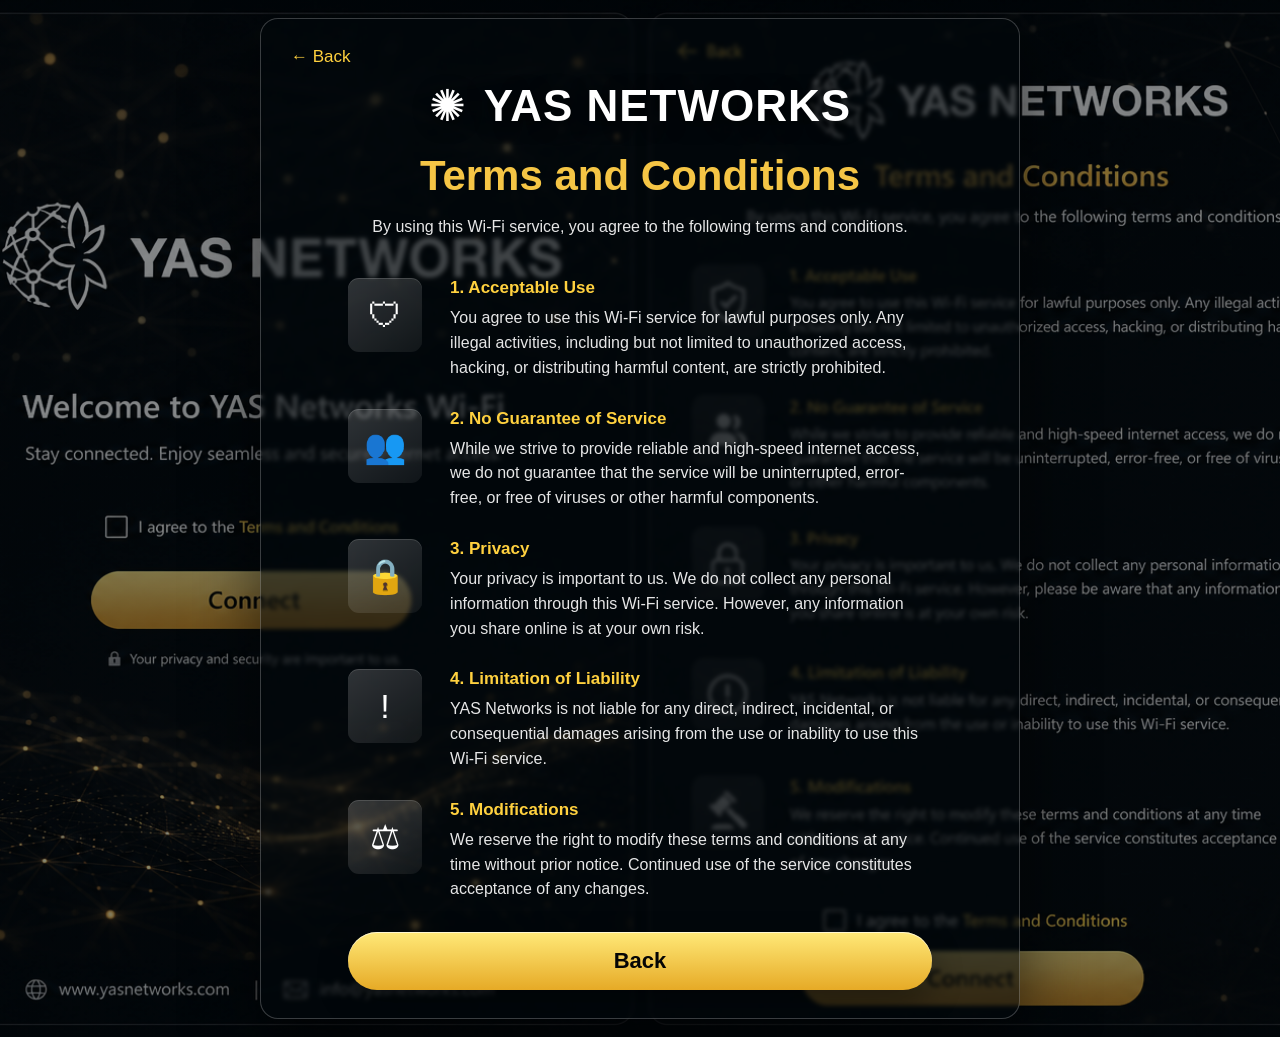
==== terms.html @ ac1e878e "Add files via upload" ====
<!DOCTYPE html>
<html lang="en">
<head>
  <meta charset="UTF-8" />
  <meta name="viewport" content="width=device-width, initial-scale=1.0" />
  <title>Terms and Conditions - YAS Networks</title>
  <link rel="stylesheet" href="style.css" />
</head>
<body>
  <main class="page terms-page">
    <section class="card terms-card">
      <a class="back-link" href="index.html">← Back</a>

      <div class="brand brand-small">
        <div class="logo-mark">✺</div>
        <div class="brand-text">YAS NETWORKS</div>
      </div>

      <h1 class="terms-title">Terms and Conditions</h1>
      <p class="terms-subtitle">By using this Wi‑Fi service, you agree to the following terms and conditions.</p>

      <div class="terms-list">
        <article class="term-item">
          <div class="term-icon">🛡</div>
          <div><h2>1. Acceptable Use</h2><p>You agree to use this Wi‑Fi service for lawful purposes only. Any illegal activities, including but not limited to unauthorized access, hacking, or distributing harmful content, are strictly prohibited.</p></div>
        </article>
        <article class="term-item">
          <div class="term-icon">👥</div>
          <div><h2>2. No Guarantee of Service</h2><p>While we strive to provide reliable and high-speed internet access, we do not guarantee that the service will be uninterrupted, error-free, or free of viruses or other harmful components.</p></div>
        </article>
        <article class="term-item">
          <div class="term-icon">🔒</div>
          <div><h2>3. Privacy</h2><p>Your privacy is important to us. We do not collect any personal information through this Wi‑Fi service. However, any information you share online is at your own risk.</p></div>
        </article>
        <article class="term-item">
          <div class="term-icon">!</div>
          <div><h2>4. Limitation of Liability</h2><p>YAS Networks is not liable for any direct, indirect, incidental, or consequential damages arising from the use or inability to use this Wi‑Fi service.</p></div>
        </article>
        <article class="term-item">
          <div class="term-icon">⚖</div>
          <div><h2>5. Modifications</h2><p>We reserve the right to modify these terms and conditions at any time without prior notice. Continued use of the service constitutes acceptance of any changes.</p></div>
        </article>
      </div>

      <a class="gold-btn back-btn" href="index.html">Back</a>
    </section>
  </main>
</body>
</html>
---- style.css ----
* { box-sizing: border-box; }
html, body { margin: 0; min-height: 100%; font-family: Arial, Helvetica, sans-serif; color: #fff; }
body {
  background: #02070a;
}
.page {
  min-height: 100vh;
  display: flex;
  justify-content: center;
  align-items: center;
  padding: 18px;
  background:
    linear-gradient(rgba(2, 7, 10, .48), rgba(2, 7, 10, .48)),
    url('background.png') center / cover no-repeat;
}
.card {
  position: relative;
  width: min(760px, 100%);
  min-height: 92vh;
  border: 1px solid rgba(255, 255, 255, .22);
  border-radius: 18px;
  overflow: hidden;
  background: rgba(2, 8, 12, .52);
  box-shadow: 0 24px 70px rgba(0,0,0,.55);
  backdrop-filter: blur(2px);
}
.home-card { display: flex; flex-direction: column; justify-content: center; padding: 70px 8% 38px; }
.brand { display: flex; align-items: center; justify-content: center; gap: 18px; text-shadow: 0 4px 18px rgba(0,0,0,.8); }
.brand-large { margin-bottom: 80px; }
.brand-small { margin-top: 30px; margin-bottom: 20px; }
.logo-mark { font-size: 58px; line-height: 1; color: #fff; }
.brand-small .logo-mark { font-size: 44px; }
.brand-text { font-size: clamp(35px, 6vw, 56px); font-weight: 900; letter-spacing: 1px; }
.brand-small .brand-text { font-size: clamp(28px, 4vw, 44px); }
.home-content { text-align: center; max-width: 560px; margin: 0 auto; }
h1 { margin: 0 0 20px; font-size: clamp(28px, 4vw, 38px); line-height: 1.2; }
p { margin: 0; font-size: 18px; line-height: 1.55; color: rgba(255,255,255,.9); }
.agree-row { margin: 54px auto 28px; display: flex; justify-content: center; align-items: center; gap: 12px; font-size: 17px; }
.agree-row input { width: 24px; height: 24px; accent-color: #f6c84d; cursor: pointer; }
a { color: #ffd13f; text-decoration: none; }
a:hover { text-decoration: underline; }
.gold-btn {
  display: inline-flex;
  justify-content: center;
  align-items: center;
  min-width: 320px;
  height: 58px;
  border: 0;
  border-radius: 999px;
  background: linear-gradient(180deg, #ffe978, #e6aa26);
  color: #050505;
  font-size: 22px;
  font-weight: 800;
  cursor: pointer;
  text-decoration: none;
  box-shadow: inset 0 1px rgba(255,255,255,.65), 0 12px 30px rgba(0,0,0,.35);
}
.privacy-note { margin-top: 24px; color: rgba(255,255,255,.82); font-size: 14px; }
.footer-info { position: absolute; bottom: 24px; left: 0; right: 0; display: flex; justify-content: center; align-items: center; gap: 22px; color: rgba(255,255,255,.86); font-size: 16px; }
.divider { width: 1px; height: 24px; background: rgba(255,255,255,.55); }
.back-link { position: absolute; top: 28px; left: 30px; font-size: 17px; color: #ffd13f; }
.terms-card { padding: 32px 7% 28px; }
.terms-title { text-align: center; color: #f5c545; font-size: clamp(30px, 4vw, 42px); margin-bottom: 14px; }
.terms-subtitle { text-align: center; font-size: 16px; margin-bottom: 38px; }
.terms-list { display: grid; gap: 28px; max-width: 710px; margin: 0 auto 30px; }
.term-item { display: grid; grid-template-columns: 74px 1fr; gap: 28px; align-items: start; }
.term-icon { width: 74px; height: 74px; border-radius: 11px; display: grid; place-items: center; font-size: 34px; background: linear-gradient(145deg, rgba(255,255,255,.18), rgba(255,255,255,.06)); box-shadow: inset 0 1px rgba(255,255,255,.14); }
.term-item h2 { margin: 0 0 8px; font-size: 17px; color: #ffd13f; }
.term-item p { font-size: 16px; }
.back-btn { margin: 10px auto 0; display: flex; }
.hidden-reference { display: none; }
@media (max-width: 620px) {
  .home-card, .terms-card { padding-left: 24px; padding-right: 24px; }
  .brand { gap: 10px; }
  .logo-mark { font-size: 42px; }
  .brand-text { font-size: 32px; }
  .brand-large { margin-bottom: 60px; }
  .gold-btn { min-width: 100%; }
  .footer-info { flex-direction: column; gap: 8px; font-size: 14px; }
  .divider { display: none; }
  .term-item { grid-template-columns: 1fr; gap: 12px; }
  .term-icon { width: 60px; height: 60px; font-size: 28px; }
}
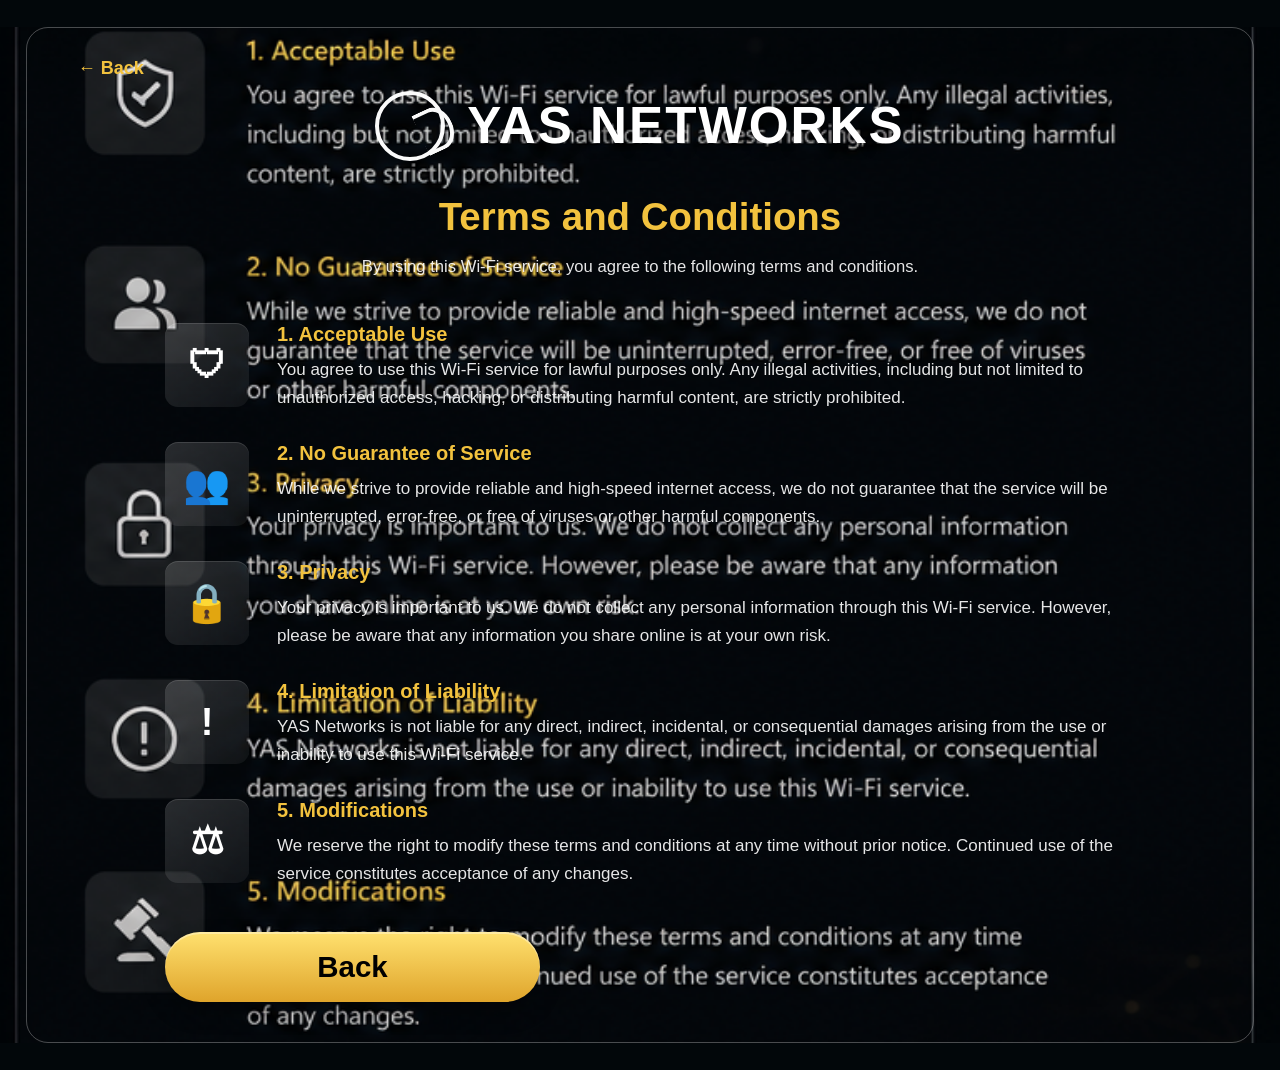
==== commit d49f601c: "Add files via upload" ====
--- a/terms.html
+++ b/terms.html
@@ -1,48 +1,67 @@
-<!DOCTYPE html>
+<!doctype html>
 <html lang="en">
 <head>
-  <meta charset="UTF-8" />
-  <meta name="viewport" content="width=device-width, initial-scale=1.0" />
-  <title>Terms and Conditions - YAS Networks</title>
+  <meta charset="utf-8" />
+  <meta name="viewport" content="width=device-width, initial-scale=1" />
+  <title>YAS Networks Terms and Conditions</title>
   <link rel="stylesheet" href="style.css" />
 </head>
-<body>
-  <main class="page terms-page">
-    <section class="card terms-card">
-      <a class="back-link" href="index.html">← Back</a>
+<body class="terms-page">
+  <main class="page-shell terms-shell">
+    <a class="top-back" href="index.html">← Back</a>
 
-      <div class="brand brand-small">
-        <div class="logo-mark">✺</div>
+    <section class="terms-content">
+      <div class="terms-brand">
+        <div class="brand-icon small" aria-hidden="true"></div>
         <div class="brand-text">YAS NETWORKS</div>
       </div>
 
-      <h1 class="terms-title">Terms and Conditions</h1>
+      <h1>Terms and Conditions</h1>
       <p class="terms-subtitle">By using this Wi‑Fi service, you agree to the following terms and conditions.</p>
 
       <div class="terms-list">
         <article class="term-item">
           <div class="term-icon">🛡</div>
-          <div><h2>1. Acceptable Use</h2><p>You agree to use this Wi‑Fi service for lawful purposes only. Any illegal activities, including but not limited to unauthorized access, hacking, or distributing harmful content, are strictly prohibited.</p></div>
+          <div>
+            <h2>1. Acceptable Use</h2>
+            <p>You agree to use this Wi‑Fi service for lawful purposes only. Any illegal activities, including but not limited to unauthorized access, hacking, or distributing harmful content, are strictly prohibited.</p>
+          </div>
         </article>
+
         <article class="term-item">
           <div class="term-icon">👥</div>
-          <div><h2>2. No Guarantee of Service</h2><p>While we strive to provide reliable and high-speed internet access, we do not guarantee that the service will be uninterrupted, error-free, or free of viruses or other harmful components.</p></div>
+          <div>
+            <h2>2. No Guarantee of Service</h2>
+            <p>While we strive to provide reliable and high-speed internet access, we do not guarantee that the service will be uninterrupted, error-free, or free of viruses or other harmful components.</p>
+          </div>
         </article>
+
         <article class="term-item">
           <div class="term-icon">🔒</div>
-          <div><h2>3. Privacy</h2><p>Your privacy is important to us. We do not collect any personal information through this Wi‑Fi service. However, any information you share online is at your own risk.</p></div>
+          <div>
+            <h2>3. Privacy</h2>
+            <p>Your privacy is important to us. We do not collect any personal information through this Wi‑Fi service. However, please be aware that any information you share online is at your own risk.</p>
+          </div>
         </article>
+
         <article class="term-item">
           <div class="term-icon">!</div>
-          <div><h2>4. Limitation of Liability</h2><p>YAS Networks is not liable for any direct, indirect, incidental, or consequential damages arising from the use or inability to use this Wi‑Fi service.</p></div>
+          <div>
+            <h2>4. Limitation of Liability</h2>
+            <p>YAS Networks is not liable for any direct, indirect, incidental, or consequential damages arising from the use or inability to use this Wi‑Fi service.</p>
+          </div>
         </article>
+
         <article class="term-item">
           <div class="term-icon">⚖</div>
-          <div><h2>5. Modifications</h2><p>We reserve the right to modify these terms and conditions at any time without prior notice. Continued use of the service constitutes acceptance of any changes.</p></div>
+          <div>
+            <h2>5. Modifications</h2>
+            <p>We reserve the right to modify these terms and conditions at any time without prior notice. Continued use of the service constitutes acceptance of any changes.</p>
+          </div>
         </article>
       </div>
 
-      <a class="gold-btn back-btn" href="index.html">Back</a>
+      <a class="connect-btn back-btn" href="index.html">Back</a>
     </section>
   </main>
 </body>
--- a/style.css
+++ b/style.css
@@ -1,83 +1,327 @@
-* { box-sizing: border-box; }
-html, body { margin: 0; min-height: 100%; font-family: Arial, Helvetica, sans-serif; color: #fff; }
+* {
+  box-sizing: border-box;
+}
+
+html,
 body {
+  margin: 0;
+  min-height: 100%;
+  font-family: Arial, Helvetica, sans-serif;
+  color: #ffffff;
   background: #02070a;
 }
-.page {
+
+body {
   min-height: 100vh;
-  display: flex;
-  justify-content: center;
-  align-items: center;
-  padding: 18px;
+}
+
+.home-page {
   background:
-    linear-gradient(rgba(2, 7, 10, .48), rgba(2, 7, 10, .48)),
-    url('background.png') center / cover no-repeat;
-}
-.card {
+    linear-gradient(rgba(0, 0, 0, .04), rgba(0, 0, 0, .04)),
+    url("assets/home-bg.png") center center / cover no-repeat fixed;
+}
+
+.terms-page {
+  background:
+    linear-gradient(rgba(0, 0, 0, .08), rgba(0, 0, 0, .08)),
+    url("assets/terms-bg.png") center center / cover no-repeat fixed;
+}
+
+.page-shell {
+  width: min(96vw, 1800px);
+  min-height: min(94vh, 980px);
+  margin: 3vh auto;
+  border: 1px solid rgba(255, 255, 255, .28);
+  border-radius: 22px;
   position: relative;
-  width: min(760px, 100%);
-  min-height: 92vh;
-  border: 1px solid rgba(255, 255, 255, .22);
-  border-radius: 18px;
   overflow: hidden;
-  background: rgba(2, 8, 12, .52);
-  box-shadow: 0 24px 70px rgba(0,0,0,.55);
-  backdrop-filter: blur(2px);
-}
-.home-card { display: flex; flex-direction: column; justify-content: center; padding: 70px 8% 38px; }
-.brand { display: flex; align-items: center; justify-content: center; gap: 18px; text-shadow: 0 4px 18px rgba(0,0,0,.8); }
-.brand-large { margin-bottom: 80px; }
-.brand-small { margin-top: 30px; margin-bottom: 20px; }
-.logo-mark { font-size: 58px; line-height: 1; color: #fff; }
-.brand-small .logo-mark { font-size: 44px; }
-.brand-text { font-size: clamp(35px, 6vw, 56px); font-weight: 900; letter-spacing: 1px; }
-.brand-small .brand-text { font-size: clamp(28px, 4vw, 44px); }
-.home-content { text-align: center; max-width: 560px; margin: 0 auto; }
-h1 { margin: 0 0 20px; font-size: clamp(28px, 4vw, 38px); line-height: 1.2; }
-p { margin: 0; font-size: 18px; line-height: 1.55; color: rgba(255,255,255,.9); }
-.agree-row { margin: 54px auto 28px; display: flex; justify-content: center; align-items: center; gap: 12px; font-size: 17px; }
-.agree-row input { width: 24px; height: 24px; accent-color: #f6c84d; cursor: pointer; }
-a { color: #ffd13f; text-decoration: none; }
-a:hover { text-decoration: underline; }
-.gold-btn {
-  display: inline-flex;
-  justify-content: center;
-  align-items: center;
-  min-width: 320px;
-  height: 58px;
+}
+
+.home-shell {
+  display: flex;
+  align-items: center;
+  justify-content: center;
+}
+
+.home-content {
+  width: 100%;
+  min-height: min(94vh, 980px);
+  position: relative;
+  display: flex;
+  flex-direction: column;
+  justify-content: center;
+  padding: clamp(28px, 5vw, 90px);
+}
+
+.brand-row,
+.terms-brand {
+  display: flex;
+  align-items: center;
+  justify-content: center;
+  gap: 22px;
+}
+
+.brand-icon {
+  width: clamp(82px, 8vw, 125px);
+  height: clamp(82px, 8vw, 125px);
+  border: 5px solid #fff;
+  border-radius: 50%;
+  position: relative;
+  opacity: .98;
+}
+
+.brand-icon::after {
+  content: "";
+  position: absolute;
+  width: 48%;
+  height: 58%;
+  right: -18%;
+  top: 19%;
+  border: 5px solid #fff;
+  border-left: 0;
+  border-radius: 0 70% 70% 0;
+  transform: rotate(-25deg);
+}
+
+.brand-icon.small {
+  width: 70px;
+  height: 70px;
+  border-width: 4px;
+}
+
+.brand-icon.small::after {
+  border-width: 4px;
+}
+
+.brand-text {
+  font-size: clamp(38px, 5vw, 70px);
+  line-height: 1;
+  font-weight: 900;
+  letter-spacing: 2px;
+  text-shadow: 0 4px 12px rgba(0, 0, 0, .65);
+}
+
+.welcome-block {
+  margin: clamp(70px, 10vh, 135px) auto 0;
+  text-align: center;
+}
+
+.welcome-block h1 {
+  font-size: clamp(28px, 3vw, 42px);
+  margin: 0 0 22px;
+  font-weight: 800;
+}
+
+.welcome-block p {
+  font-size: clamp(16px, 1.6vw, 23px);
+  margin: 0 0 54px;
+  color: rgba(255, 255, 255, .92);
+}
+
+.agree-row {
+  display: flex;
+  align-items: center;
+  justify-content: center;
+  gap: 13px;
+  font-size: clamp(16px, 1.4vw, 20px);
+  margin-bottom: 42px;
+}
+
+.agree-box {
+  width: 25px;
+  height: 25px;
+  min-width: 25px;
+  border: 2px solid rgba(255, 255, 255, .95);
+  border-radius: 2px;
+  background: transparent;
+  cursor: pointer;
+  appearance: auto;
+  -webkit-appearance: checkbox;
+  accent-color: #f2c23e;
+  position: relative;
+  z-index: 5;
+}
+
+.agree-row label {
+  cursor: pointer;
+  user-select: none;
+}
+
+.agree-row a {
+  color: #f2c23e;
+  font-weight: 700;
+  text-decoration: none;
+}
+
+.agree-row a:hover {
+  text-decoration: underline;
+}
+
+.connect-btn {
+  width: min(375px, 78vw);
+  min-height: 70px;
   border: 0;
   border-radius: 999px;
-  background: linear-gradient(180deg, #ffe978, #e6aa26);
-  color: #050505;
-  font-size: 22px;
+  display: inline-flex;
+  align-items: center;
+  justify-content: center;
+  background: linear-gradient(180deg, #ffe16f 0%, #dfa42b 100%);
+  color: #000;
+  font-size: clamp(24px, 2.3vw, 32px);
+  font-weight: 900;
+  text-decoration: none;
+  cursor: pointer;
+  box-shadow: inset 0 2px 0 rgba(255, 255, 255, .35), 0 10px 22px rgba(0, 0, 0, .28);
+}
+
+.connect-btn:disabled {
+  opacity: .55;
+  cursor: not-allowed;
+}
+
+.privacy-note {
+  margin-top: 24px;
+  font-size: clamp(13px, 1.1vw, 17px);
+  color: rgba(255, 255, 255, .82);
+}
+
+.home-footer {
+  position: absolute;
+  left: 0;
+  right: 0;
+  bottom: 32px;
+  display: flex;
+  justify-content: center;
+  align-items: center;
+  gap: 26px;
+  color: rgba(255, 255, 255, .84);
+  font-size: clamp(14px, 1.2vw, 18px);
+}
+
+.divider {
+  width: 1px;
+  height: 24px;
+  background: rgba(255,255,255,.55);
+}
+
+.terms-shell {
+  padding: 30px clamp(28px, 4vw, 70px);
+}
+
+.top-back {
+  color: #f2c23e;
+  text-decoration: none;
+  font-weight: 700;
+  font-size: 18px;
+}
+
+.terms-content {
+  max-width: 950px;
+  margin: 0 auto;
+  padding-bottom: 10px;
+}
+
+.terms-brand {
+  margin-top: 12px;
+}
+
+.terms-brand .brand-text {
+  font-size: clamp(34px, 4vw, 54px);
+}
+
+.terms-content h1 {
+  margin: 34px 0 18px;
+  text-align: center;
+  color: #f2c23e;
+  font-size: clamp(28px, 3vw, 42px);
+}
+
+.terms-subtitle {
+  text-align: center;
+  font-size: clamp(16px, 1.3vw, 20px);
+  color: rgba(255,255,255,.9);
+  margin: 0 0 46px;
+}
+
+.terms-list {
+  display: grid;
+  gap: 30px;
+}
+
+.term-item {
+  display: grid;
+  grid-template-columns: 84px 1fr;
+  gap: 28px;
+  align-items: start;
+}
+
+.term-icon {
+  width: 84px;
+  height: 84px;
+  border-radius: 13px;
+  background: linear-gradient(145deg, rgba(255,255,255,.15), rgba(255,255,255,.05));
+  display: flex;
+  align-items: center;
+  justify-content: center;
+  font-size: 38px;
   font-weight: 800;
-  cursor: pointer;
-  text-decoration: none;
-  box-shadow: inset 0 1px rgba(255,255,255,.65), 0 12px 30px rgba(0,0,0,.35);
-}
-.privacy-note { margin-top: 24px; color: rgba(255,255,255,.82); font-size: 14px; }
-.footer-info { position: absolute; bottom: 24px; left: 0; right: 0; display: flex; justify-content: center; align-items: center; gap: 22px; color: rgba(255,255,255,.86); font-size: 16px; }
-.divider { width: 1px; height: 24px; background: rgba(255,255,255,.55); }
-.back-link { position: absolute; top: 28px; left: 30px; font-size: 17px; color: #ffd13f; }
-.terms-card { padding: 32px 7% 28px; }
-.terms-title { text-align: center; color: #f5c545; font-size: clamp(30px, 4vw, 42px); margin-bottom: 14px; }
-.terms-subtitle { text-align: center; font-size: 16px; margin-bottom: 38px; }
-.terms-list { display: grid; gap: 28px; max-width: 710px; margin: 0 auto 30px; }
-.term-item { display: grid; grid-template-columns: 74px 1fr; gap: 28px; align-items: start; }
-.term-icon { width: 74px; height: 74px; border-radius: 11px; display: grid; place-items: center; font-size: 34px; background: linear-gradient(145deg, rgba(255,255,255,.18), rgba(255,255,255,.06)); box-shadow: inset 0 1px rgba(255,255,255,.14); }
-.term-item h2 { margin: 0 0 8px; font-size: 17px; color: #ffd13f; }
-.term-item p { font-size: 16px; }
-.back-btn { margin: 10px auto 0; display: flex; }
-.hidden-reference { display: none; }
-@media (max-width: 620px) {
-  .home-card, .terms-card { padding-left: 24px; padding-right: 24px; }
-  .brand { gap: 10px; }
-  .logo-mark { font-size: 42px; }
-  .brand-text { font-size: 32px; }
-  .brand-large { margin-bottom: 60px; }
-  .gold-btn { min-width: 100%; }
-  .footer-info { flex-direction: column; gap: 8px; font-size: 14px; }
-  .divider { display: none; }
-  .term-item { grid-template-columns: 1fr; gap: 12px; }
-  .term-icon { width: 60px; height: 60px; font-size: 28px; }
-}
+  color: #fff;
+  box-shadow: inset 0 1px 0 rgba(255,255,255,.12);
+}
+
+.term-item h2 {
+  margin: 0 0 10px;
+  color: #f2c23e;
+  font-size: 20px;
+}
+
+.term-item p {
+  margin: 0;
+  line-height: 1.65;
+  font-size: 17px;
+  color: rgba(255,255,255,.9);
+}
+
+.back-btn {
+  margin: 44px auto 0;
+}
+
+.success-card {
+  text-align: center;
+  padding: 44px;
+  border-radius: 24px;
+  background: rgba(0,0,0,.72);
+  border: 1px solid rgba(255,255,255,.25);
+}
+
+@media (max-width: 700px) {
+  .page-shell {
+    width: 94vw;
+    margin: 3vh auto;
+  }
+
+  .brand-row,
+  .terms-brand {
+    gap: 14px;
+  }
+
+  .term-item {
+    grid-template-columns: 1fr;
+    gap: 12px;
+  }
+
+  .term-icon {
+    width: 66px;
+    height: 66px;
+    font-size: 30px;
+  }
+
+  .home-footer {
+    flex-direction: column;
+    gap: 10px;
+  }
+
+  .divider {
+    display: none;
+  }
+}
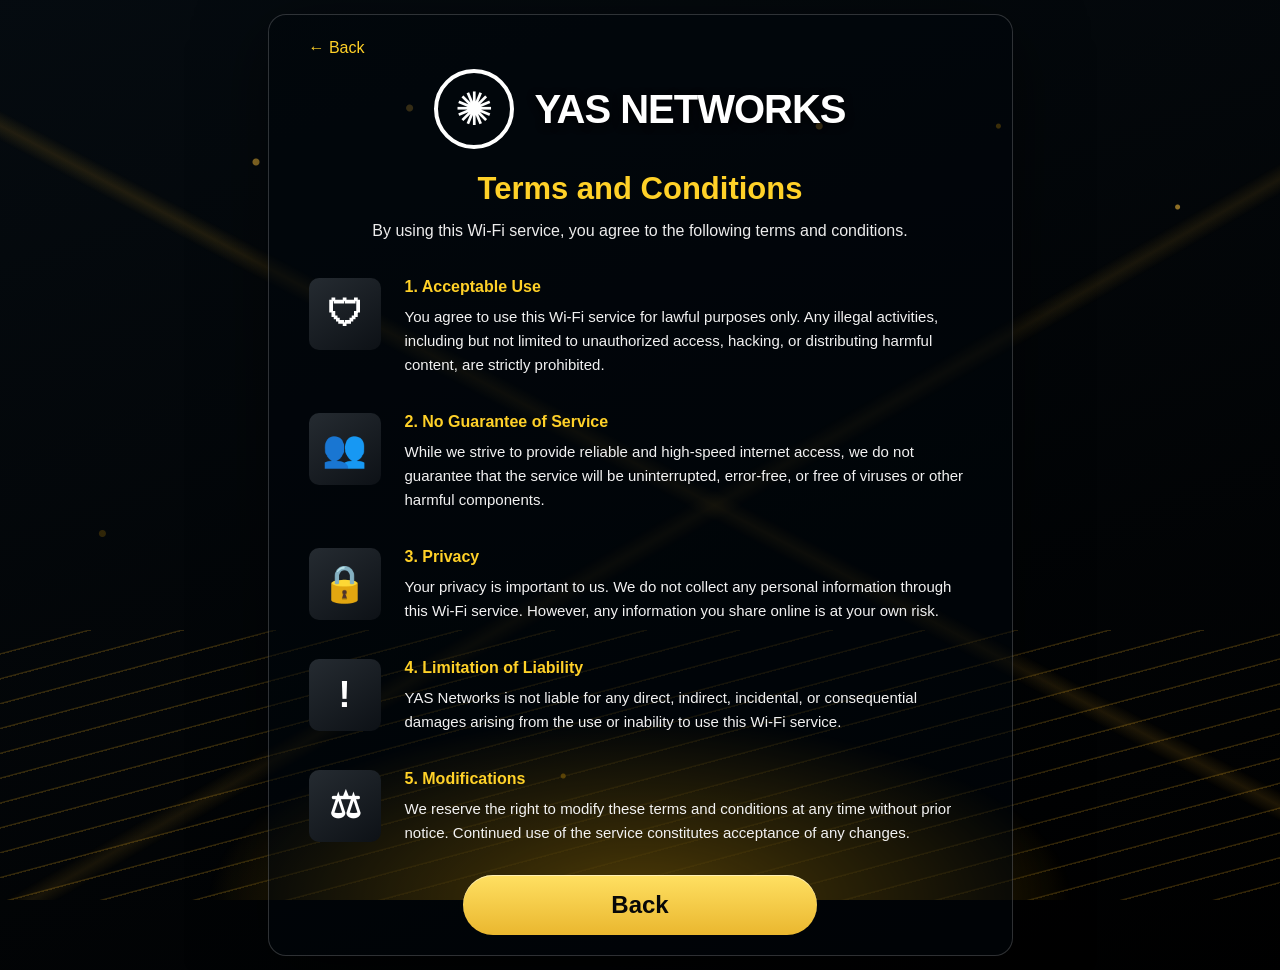
==== commit 1ddb2423: "Add files via upload" ====
--- a/terms.html
+++ b/terms.html
@@ -1,68 +1,32 @@
-<!doctype html>
+<!DOCTYPE html>
 <html lang="en">
 <head>
-  <meta charset="utf-8" />
-  <meta name="viewport" content="width=device-width, initial-scale=1" />
-  <title>YAS Networks Terms and Conditions</title>
-  <link rel="stylesheet" href="style.css" />
+<meta charset="UTF-8" />
+<meta name="viewport" content="width=device-width, initial-scale=1.0" />
+<title>Terms and Conditions</title>
+<link rel="stylesheet" href="style.css" />
 </head>
-<body class="terms-page">
-  <main class="page-shell terms-shell">
+<body>
+  <main class="page-card terms-card">
     <a class="top-back" href="index.html">← Back</a>
 
-    <section class="terms-content">
-      <div class="terms-brand">
-        <div class="brand-icon small" aria-hidden="true"></div>
-        <div class="brand-text">YAS NETWORKS</div>
-      </div>
+    <section class="terms-logo">
+      <div class="logo-mark">✺</div>
+      <div class="logo-text">YAS NETWORKS</div>
+    </section>
 
-      <h1>Terms and Conditions</h1>
-      <p class="terms-subtitle">By using this Wi‑Fi service, you agree to the following terms and conditions.</p>
+    <h1 class="terms-title">Terms and Conditions</h1>
+    <p class="terms-subtitle">By using this Wi‑Fi service, you agree to the following terms and conditions.</p>
 
-      <div class="terms-list">
-        <article class="term-item">
-          <div class="term-icon">🛡</div>
-          <div>
-            <h2>1. Acceptable Use</h2>
-            <p>You agree to use this Wi‑Fi service for lawful purposes only. Any illegal activities, including but not limited to unauthorized access, hacking, or distributing harmful content, are strictly prohibited.</p>
-          </div>
-        </article>
+    <section class="terms-list">
+      <div class="term-item"><div class="term-icon">🛡</div><div><h2>1. Acceptable Use</h2><p>You agree to use this Wi‑Fi service for lawful purposes only. Any illegal activities, including but not limited to unauthorized access, hacking, or distributing harmful content, are strictly prohibited.</p></div></div>
+      <div class="term-item"><div class="term-icon">👥</div><div><h2>2. No Guarantee of Service</h2><p>While we strive to provide reliable and high‑speed internet access, we do not guarantee that the service will be uninterrupted, error‑free, or free of viruses or other harmful components.</p></div></div>
+      <div class="term-item"><div class="term-icon">🔒</div><div><h2>3. Privacy</h2><p>Your privacy is important to us. We do not collect any personal information through this Wi‑Fi service. However, any information you share online is at your own risk.</p></div></div>
+      <div class="term-item"><div class="term-icon">!</div><div><h2>4. Limitation of Liability</h2><p>YAS Networks is not liable for any direct, indirect, incidental, or consequential damages arising from the use or inability to use this Wi‑Fi service.</p></div></div>
+      <div class="term-item"><div class="term-icon">⚖</div><div><h2>5. Modifications</h2><p>We reserve the right to modify these terms and conditions at any time without prior notice. Continued use of the service constitutes acceptance of any changes.</p></div></div>
+    </section>
 
-        <article class="term-item">
-          <div class="term-icon">👥</div>
-          <div>
-            <h2>2. No Guarantee of Service</h2>
-            <p>While we strive to provide reliable and high-speed internet access, we do not guarantee that the service will be uninterrupted, error-free, or free of viruses or other harmful components.</p>
-          </div>
-        </article>
-
-        <article class="term-item">
-          <div class="term-icon">🔒</div>
-          <div>
-            <h2>3. Privacy</h2>
-            <p>Your privacy is important to us. We do not collect any personal information through this Wi‑Fi service. However, please be aware that any information you share online is at your own risk.</p>
-          </div>
-        </article>
-
-        <article class="term-item">
-          <div class="term-icon">!</div>
-          <div>
-            <h2>4. Limitation of Liability</h2>
-            <p>YAS Networks is not liable for any direct, indirect, incidental, or consequential damages arising from the use or inability to use this Wi‑Fi service.</p>
-          </div>
-        </article>
-
-        <article class="term-item">
-          <div class="term-icon">⚖</div>
-          <div>
-            <h2>5. Modifications</h2>
-            <p>We reserve the right to modify these terms and conditions at any time without prior notice. Continued use of the service constitutes acceptance of any changes.</p>
-          </div>
-        </article>
-      </div>
-
-      <a class="connect-btn back-btn" href="index.html">Back</a>
-    </section>
+    <button class="gold-btn terms-back-btn" onclick="window.location.href='index.html'">Back</button>
   </main>
 </body>
 </html>
--- a/style.css
+++ b/style.css
@@ -1,327 +1,20 @@
-* {
-  box-sizing: border-box;
-}
-
-html,
-body {
-  margin: 0;
-  min-height: 100%;
-  font-family: Arial, Helvetica, sans-serif;
-  color: #ffffff;
-  background: #02070a;
-}
-
-body {
-  min-height: 100vh;
-}
-
-.home-page {
-  background:
-    linear-gradient(rgba(0, 0, 0, .04), rgba(0, 0, 0, .04)),
-    url("assets/home-bg.png") center center / cover no-repeat fixed;
-}
-
-.terms-page {
-  background:
-    linear-gradient(rgba(0, 0, 0, .08), rgba(0, 0, 0, .08)),
-    url("assets/terms-bg.png") center center / cover no-repeat fixed;
-}
-
-.page-shell {
-  width: min(96vw, 1800px);
-  min-height: min(94vh, 980px);
-  margin: 3vh auto;
-  border: 1px solid rgba(255, 255, 255, .28);
-  border-radius: 22px;
-  position: relative;
-  overflow: hidden;
-}
-
-.home-shell {
-  display: flex;
-  align-items: center;
-  justify-content: center;
-}
-
-.home-content {
-  width: 100%;
-  min-height: min(94vh, 980px);
-  position: relative;
-  display: flex;
-  flex-direction: column;
-  justify-content: center;
-  padding: clamp(28px, 5vw, 90px);
-}
-
-.brand-row,
-.terms-brand {
-  display: flex;
-  align-items: center;
-  justify-content: center;
-  gap: 22px;
-}
-
-.brand-icon {
-  width: clamp(82px, 8vw, 125px);
-  height: clamp(82px, 8vw, 125px);
-  border: 5px solid #fff;
-  border-radius: 50%;
-  position: relative;
-  opacity: .98;
-}
-
-.brand-icon::after {
-  content: "";
-  position: absolute;
-  width: 48%;
-  height: 58%;
-  right: -18%;
-  top: 19%;
-  border: 5px solid #fff;
-  border-left: 0;
-  border-radius: 0 70% 70% 0;
-  transform: rotate(-25deg);
-}
-
-.brand-icon.small {
-  width: 70px;
-  height: 70px;
-  border-width: 4px;
-}
-
-.brand-icon.small::after {
-  border-width: 4px;
-}
-
-.brand-text {
-  font-size: clamp(38px, 5vw, 70px);
-  line-height: 1;
-  font-weight: 900;
-  letter-spacing: 2px;
-  text-shadow: 0 4px 12px rgba(0, 0, 0, .65);
-}
-
-.welcome-block {
-  margin: clamp(70px, 10vh, 135px) auto 0;
-  text-align: center;
-}
-
-.welcome-block h1 {
-  font-size: clamp(28px, 3vw, 42px);
-  margin: 0 0 22px;
-  font-weight: 800;
-}
-
-.welcome-block p {
-  font-size: clamp(16px, 1.6vw, 23px);
-  margin: 0 0 54px;
-  color: rgba(255, 255, 255, .92);
-}
-
-.agree-row {
-  display: flex;
-  align-items: center;
-  justify-content: center;
-  gap: 13px;
-  font-size: clamp(16px, 1.4vw, 20px);
-  margin-bottom: 42px;
-}
-
-.agree-box {
-  width: 25px;
-  height: 25px;
-  min-width: 25px;
-  border: 2px solid rgba(255, 255, 255, .95);
-  border-radius: 2px;
-  background: transparent;
-  cursor: pointer;
-  appearance: auto;
-  -webkit-appearance: checkbox;
-  accent-color: #f2c23e;
-  position: relative;
-  z-index: 5;
-}
-
-.agree-row label {
-  cursor: pointer;
-  user-select: none;
-}
-
-.agree-row a {
-  color: #f2c23e;
-  font-weight: 700;
-  text-decoration: none;
-}
-
-.agree-row a:hover {
-  text-decoration: underline;
-}
-
-.connect-btn {
-  width: min(375px, 78vw);
-  min-height: 70px;
-  border: 0;
-  border-radius: 999px;
-  display: inline-flex;
-  align-items: center;
-  justify-content: center;
-  background: linear-gradient(180deg, #ffe16f 0%, #dfa42b 100%);
-  color: #000;
-  font-size: clamp(24px, 2.3vw, 32px);
-  font-weight: 900;
-  text-decoration: none;
-  cursor: pointer;
-  box-shadow: inset 0 2px 0 rgba(255, 255, 255, .35), 0 10px 22px rgba(0, 0, 0, .28);
-}
-
-.connect-btn:disabled {
-  opacity: .55;
-  cursor: not-allowed;
-}
-
-.privacy-note {
-  margin-top: 24px;
-  font-size: clamp(13px, 1.1vw, 17px);
-  color: rgba(255, 255, 255, .82);
-}
-
-.home-footer {
-  position: absolute;
-  left: 0;
-  right: 0;
-  bottom: 32px;
-  display: flex;
-  justify-content: center;
-  align-items: center;
-  gap: 26px;
-  color: rgba(255, 255, 255, .84);
-  font-size: clamp(14px, 1.2vw, 18px);
-}
-
-.divider {
-  width: 1px;
-  height: 24px;
-  background: rgba(255,255,255,.55);
-}
-
-.terms-shell {
-  padding: 30px clamp(28px, 4vw, 70px);
-}
-
-.top-back {
-  color: #f2c23e;
-  text-decoration: none;
-  font-weight: 700;
-  font-size: 18px;
-}
-
-.terms-content {
-  max-width: 950px;
-  margin: 0 auto;
-  padding-bottom: 10px;
-}
-
-.terms-brand {
-  margin-top: 12px;
-}
-
-.terms-brand .brand-text {
-  font-size: clamp(34px, 4vw, 54px);
-}
-
-.terms-content h1 {
-  margin: 34px 0 18px;
-  text-align: center;
-  color: #f2c23e;
-  font-size: clamp(28px, 3vw, 42px);
-}
-
-.terms-subtitle {
-  text-align: center;
-  font-size: clamp(16px, 1.3vw, 20px);
-  color: rgba(255,255,255,.9);
-  margin: 0 0 46px;
-}
-
-.terms-list {
-  display: grid;
-  gap: 30px;
-}
-
-.term-item {
-  display: grid;
-  grid-template-columns: 84px 1fr;
-  gap: 28px;
-  align-items: start;
-}
-
-.term-icon {
-  width: 84px;
-  height: 84px;
-  border-radius: 13px;
-  background: linear-gradient(145deg, rgba(255,255,255,.15), rgba(255,255,255,.05));
-  display: flex;
-  align-items: center;
-  justify-content: center;
-  font-size: 38px;
-  font-weight: 800;
-  color: #fff;
-  box-shadow: inset 0 1px 0 rgba(255,255,255,.12);
-}
-
-.term-item h2 {
-  margin: 0 0 10px;
-  color: #f2c23e;
-  font-size: 20px;
-}
-
-.term-item p {
-  margin: 0;
-  line-height: 1.65;
-  font-size: 17px;
-  color: rgba(255,255,255,.9);
-}
-
-.back-btn {
-  margin: 44px auto 0;
-}
-
-.success-card {
-  text-align: center;
-  padding: 44px;
-  border-radius: 24px;
-  background: rgba(0,0,0,.72);
-  border: 1px solid rgba(255,255,255,.25);
-}
-
-@media (max-width: 700px) {
-  .page-shell {
-    width: 94vw;
-    margin: 3vh auto;
-  }
-
-  .brand-row,
-  .terms-brand {
-    gap: 14px;
-  }
-
-  .term-item {
-    grid-template-columns: 1fr;
-    gap: 12px;
-  }
-
-  .term-icon {
-    width: 66px;
-    height: 66px;
-    font-size: 30px;
-  }
-
-  .home-footer {
-    flex-direction: column;
-    gap: 10px;
-  }
-
-  .divider {
-    display: none;
-  }
-}
+*{box-sizing:border-box;margin:0;padding:0}
+html,body{min-height:100%;font-family:Arial,Helvetica,sans-serif;color:#fff;background:#02060b}
+body{display:flex;align-items:center;justify-content:center;padding:14px;overflow:auto;background:
+radial-gradient(circle at 8% 55%,rgba(255,179,0,.18) 0 3px,transparent 4px),
+radial-gradient(circle at 44% 80%,rgba(255,179,0,.8) 0 2px,transparent 3px),
+radial-gradient(circle at 78% 13%,rgba(255,179,0,.55) 0 2px,transparent 3px),
+linear-gradient(160deg,rgba(5,11,16,.96),rgba(0,0,0,.98));}
+body:before{content:"";position:fixed;inset:0;pointer-events:none;opacity:.65;background-image:
+linear-gradient(28deg,transparent 0 48%,rgba(247,180,38,.19) 49%,transparent 50%),
+linear-gradient(150deg,transparent 0 55%,rgba(247,180,38,.15) 56%,transparent 57%),
+radial-gradient(circle at 20% 18%,rgba(255,196,61,.9) 0 3px,transparent 4px),
+radial-gradient(circle at 32% 12%,rgba(255,196,61,.75) 0 3px,transparent 4px),
+radial-gradient(circle at 64% 14%,rgba(255,196,61,.85) 0 3px,transparent 4px),
+radial-gradient(circle at 92% 23%,rgba(255,196,61,.85) 0 2px,transparent 3px);}
+body:after{content:"";position:fixed;left:0;right:0;bottom:0;height:30vh;pointer-events:none;opacity:.9;background:radial-gradient(ellipse at 50% 100%,rgba(255,183,0,.8),transparent 48%),repeating-linear-gradient(165deg,transparent 0 22px,rgba(255,190,37,.22) 23px 24px);}
+.page-card{position:relative;z-index:1;width:min(96vw,742px);min-height:calc(100vh - 28px);border:1px solid rgba(255,255,255,.18);border-radius:18px;background:rgba(1,6,11,.58);box-shadow:0 20px 70px rgba(0,0,0,.55);overflow:hidden}
+.home-card{padding:180px 140px 28px;display:flex;flex-direction:column;justify-content:space-between}
+.logo-row,.terms-logo{display:flex;align-items:center;gap:20px;justify-content:center}.logo-mark{width:92px;height:92px;border:4px solid #fff;border-radius:50%;display:flex;align-items:center;justify-content:center;font-size:54px;line-height:1;color:#fff}.logo-text{font-size:54px;font-weight:800;letter-spacing:-1px;white-space:nowrap;text-shadow:0 2px 8px #000}.welcome-box{margin-top:82px}.welcome-box h1{font-size:31px;line-height:1.25;margin-bottom:20px}.welcome-box p{font-size:18px;color:#ededed}.agree-row{margin:52px auto 30px;display:flex;align-items:center;justify-content:center;gap:12px;font-size:18px}.agree-row input{width:24px;height:24px;accent-color:#f2be28}.agree-row a{color:#ffd128;text-decoration:none}.gold-btn{display:block;width:min(344px,100%);height:60px;border:0;border-radius:999px;margin:0 auto;background:linear-gradient(#ffe062,#eab72f);font-size:24px;font-weight:800;color:#080808;cursor:pointer;box-shadow:inset 0 1px 0 rgba(255,255,255,.5)}.privacy{text-align:center;margin-top:23px!important;font-size:14px!important}.footer-row{display:flex;justify-content:center;gap:22px;font-size:18px;color:#e8e8e8;margin-top:40px}
+.terms-card{width:min(96vw,745px);padding:24px 40px 20px;min-height:calc(100vh - 28px)}.top-back{color:#ffd128;text-decoration:none;font-size:16px}.terms-logo{margin-top:12px}.terms-logo .logo-mark{width:80px;height:80px;font-size:46px}.terms-logo .logo-text{font-size:40px}.terms-title{text-align:center;color:#ffd128;font-size:31px;margin:22px 0 15px}.terms-subtitle{text-align:center;color:#ededed;font-size:16px;margin-bottom:38px}.terms-list{display:grid;gap:36px}.term-item{display:grid;grid-template-columns:72px 1fr;gap:24px;align-items:start}.term-icon{width:72px;height:72px;border-radius:10px;background:linear-gradient(145deg,#252b31,#0d1116);display:flex;align-items:center;justify-content:center;font-size:36px;font-weight:700}.term-item h2{font-size:16px;color:#ffd128;margin-bottom:9px}.term-item p{font-size:15px;line-height:1.6;color:#f2f2f2}.terms-back-btn{margin-top:30px;width:min(354px,100%)}
+@media(max-width:720px){.home-card{padding:90px 26px 24px}.logo-row{flex-direction:column}.logo-text{font-size:36px}.welcome-box{margin-top:50px}.welcome-box h1{text-align:center;font-size:27px}.welcome-box p{text-align:center}.footer-row{font-size:14px;gap:10px;flex-wrap:wrap}.terms-card{padding:22px 22px}.terms-logo{flex-direction:column}.terms-logo .logo-text{font-size:32px}.term-item{grid-template-columns:1fr;gap:12px}.term-icon{width:62px;height:62px}}
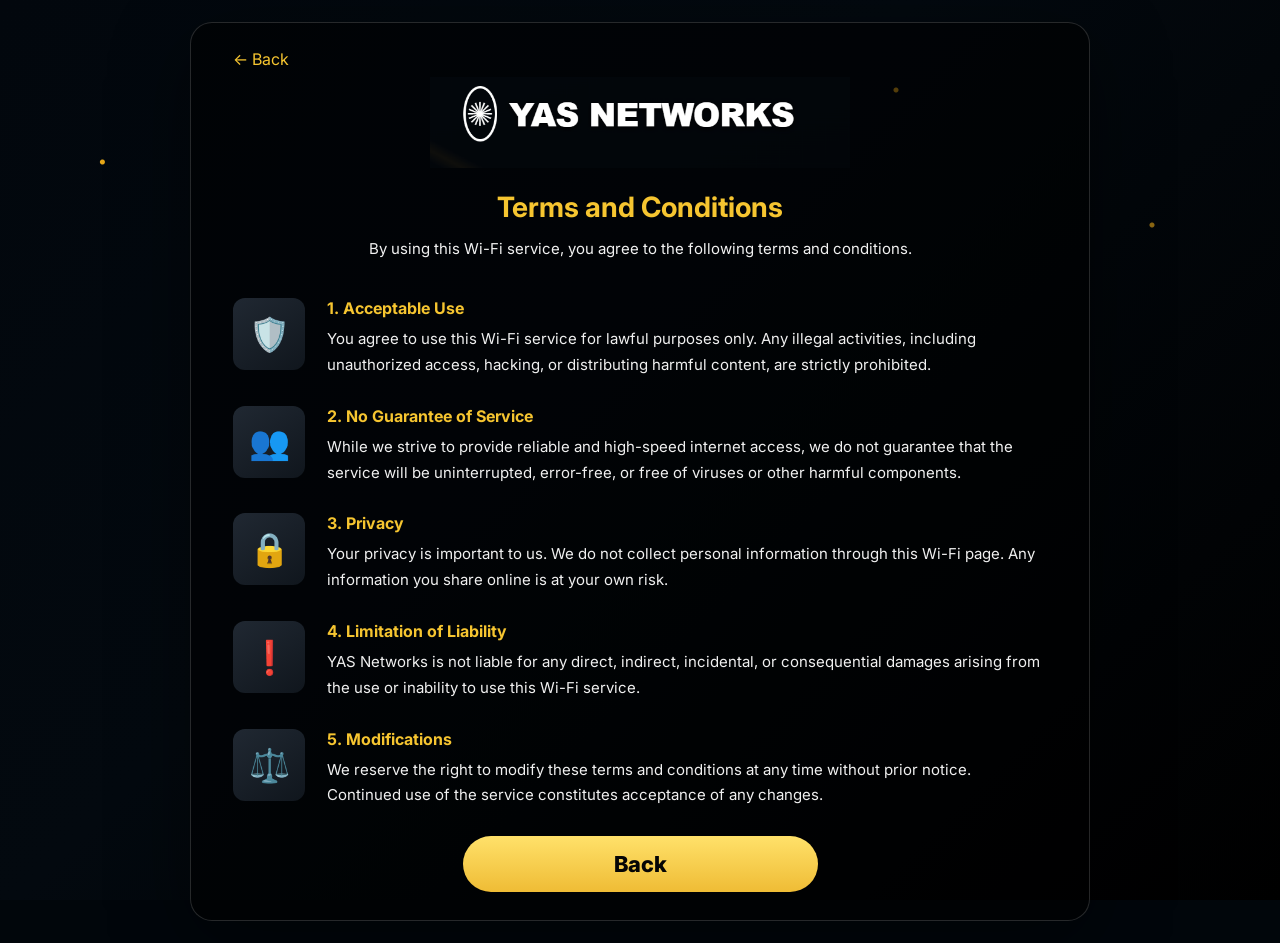
==== commit 0a728312: "Add files via upload" ====
--- a/terms.html
+++ b/terms.html
@@ -1,32 +1,49 @@
 <!DOCTYPE html>
 <html lang="en">
 <head>
-<meta charset="UTF-8" />
-<meta name="viewport" content="width=device-width, initial-scale=1.0" />
-<title>Terms and Conditions</title>
-<link rel="stylesheet" href="style.css" />
+  <meta charset="UTF-8" />
+  <meta name="viewport" content="width=device-width, initial-scale=1.0" />
+  <title>YAS Networks Terms</title>
+  <link rel="preconnect" href="https://fonts.googleapis.com">
+  <link rel="preconnect" href="https://fonts.gstatic.com" crossorigin>
+  <link href="https://fonts.googleapis.com/css2?family=Inter:wght@300;400;500;600;700;800&display=swap" rel="stylesheet">
+  <style>
+    *{box-sizing:border-box;margin:0;padding:0}
+    html,body{min-height:100%;font-family:Inter,Arial,sans-serif;background:#01060b;color:#fff}
+    body{display:flex;align-items:center;justify-content:center;padding:22px;overflow:auto}
+    body:before{content:"";position:fixed;inset:0;z-index:0;background:
+      radial-gradient(circle at 8% 18%,rgba(255,184,25,.9) 0 2px,transparent 3px),
+      radial-gradient(circle at 70% 10%,rgba(255,184,25,.75) 0 2px,transparent 3px),
+      radial-gradient(circle at 90% 25%,rgba(255,184,25,.55) 0 2px,transparent 3px),
+      linear-gradient(135deg,#02070d 0%,#03090f 42%,#000 100%)}
+    .card{position:relative;z-index:2;width:min(94vw,900px);border:1px solid rgba(255,255,255,.15);border-radius:22px;background:rgba(0,0,0,.56);padding:26px 42px 28px;box-shadow:0 22px 80px rgba(0,0,0,.45)}
+    .top-back{display:inline-block;color:#f6c530;text-decoration:none;font-size:16px;margin-bottom:8px}
+    .logo{display:block;width:min(420px,100%);height:auto;margin:0 auto 22px;object-fit:contain}
+    h1{text-align:center;color:#f6c530;font-size:28px;margin-bottom:12px}
+    .sub{text-align:center;color:#f2f2f2;font-size:15px;margin-bottom:36px}
+    .term{display:grid;grid-template-columns:72px 1fr;gap:22px;margin-bottom:28px;align-items:start}
+    .icon{width:72px;height:72px;border-radius:12px;background:linear-gradient(145deg,#202832,#10161d);display:flex;align-items:center;justify-content:center;font-size:33px}
+    h2{color:#f6c530;font-size:16px;margin-bottom:8px}
+    p{font-size:15px;line-height:1.72;color:#f0f0f0}
+    .back-btn{display:block;width:min(355px,100%);margin:26px auto 0;border:0;border-radius:999px;padding:15px 22px;background:linear-gradient(#ffe16a,#efbc35);color:#050505;font-size:22px;font-weight:800;text-align:center;text-decoration:none}
+    @media(max-width:680px){body{padding:12px}.card{padding:22px 22px}.term{grid-template-columns:1fr}.icon{width:60px;height:60px}.logo{width:100%}}
+  </style>
 </head>
 <body>
-  <main class="page-card terms-card">
+  <main class="card">
     <a class="top-back" href="index.html">← Back</a>
+    <img class="logo" src="logo.png" alt="YAS Networks">
 
-    <section class="terms-logo">
-      <div class="logo-mark">✺</div>
-      <div class="logo-text">YAS NETWORKS</div>
-    </section>
+    <h1>Terms and Conditions</h1>
+    <p class="sub">By using this Wi-Fi service, you agree to the following terms and conditions.</p>
 
-    <h1 class="terms-title">Terms and Conditions</h1>
-    <p class="terms-subtitle">By using this Wi‑Fi service, you agree to the following terms and conditions.</p>
+    <section class="term"><div class="icon">🛡️</div><div><h2>1. Acceptable Use</h2><p>You agree to use this Wi-Fi service for lawful purposes only. Any illegal activities, including unauthorized access, hacking, or distributing harmful content, are strictly prohibited.</p></div></section>
+    <section class="term"><div class="icon">👥</div><div><h2>2. No Guarantee of Service</h2><p>While we strive to provide reliable and high-speed internet access, we do not guarantee that the service will be uninterrupted, error-free, or free of viruses or other harmful components.</p></div></section>
+    <section class="term"><div class="icon">🔒</div><div><h2>3. Privacy</h2><p>Your privacy is important to us. We do not collect personal information through this Wi-Fi page. Any information you share online is at your own risk.</p></div></section>
+    <section class="term"><div class="icon">❗</div><div><h2>4. Limitation of Liability</h2><p>YAS Networks is not liable for any direct, indirect, incidental, or consequential damages arising from the use or inability to use this Wi-Fi service.</p></div></section>
+    <section class="term"><div class="icon">⚖️</div><div><h2>5. Modifications</h2><p>We reserve the right to modify these terms and conditions at any time without prior notice. Continued use of the service constitutes acceptance of any changes.</p></div></section>
 
-    <section class="terms-list">
-      <div class="term-item"><div class="term-icon">🛡</div><div><h2>1. Acceptable Use</h2><p>You agree to use this Wi‑Fi service for lawful purposes only. Any illegal activities, including but not limited to unauthorized access, hacking, or distributing harmful content, are strictly prohibited.</p></div></div>
-      <div class="term-item"><div class="term-icon">👥</div><div><h2>2. No Guarantee of Service</h2><p>While we strive to provide reliable and high‑speed internet access, we do not guarantee that the service will be uninterrupted, error‑free, or free of viruses or other harmful components.</p></div></div>
-      <div class="term-item"><div class="term-icon">🔒</div><div><h2>3. Privacy</h2><p>Your privacy is important to us. We do not collect any personal information through this Wi‑Fi service. However, any information you share online is at your own risk.</p></div></div>
-      <div class="term-item"><div class="term-icon">!</div><div><h2>4. Limitation of Liability</h2><p>YAS Networks is not liable for any direct, indirect, incidental, or consequential damages arising from the use or inability to use this Wi‑Fi service.</p></div></div>
-      <div class="term-item"><div class="term-icon">⚖</div><div><h2>5. Modifications</h2><p>We reserve the right to modify these terms and conditions at any time without prior notice. Continued use of the service constitutes acceptance of any changes.</p></div></div>
-    </section>
-
-    <button class="gold-btn terms-back-btn" onclick="window.location.href='index.html'">Back</button>
+    <a class="back-btn" href="index.html">Back</a>
   </main>
 </body>
 </html>
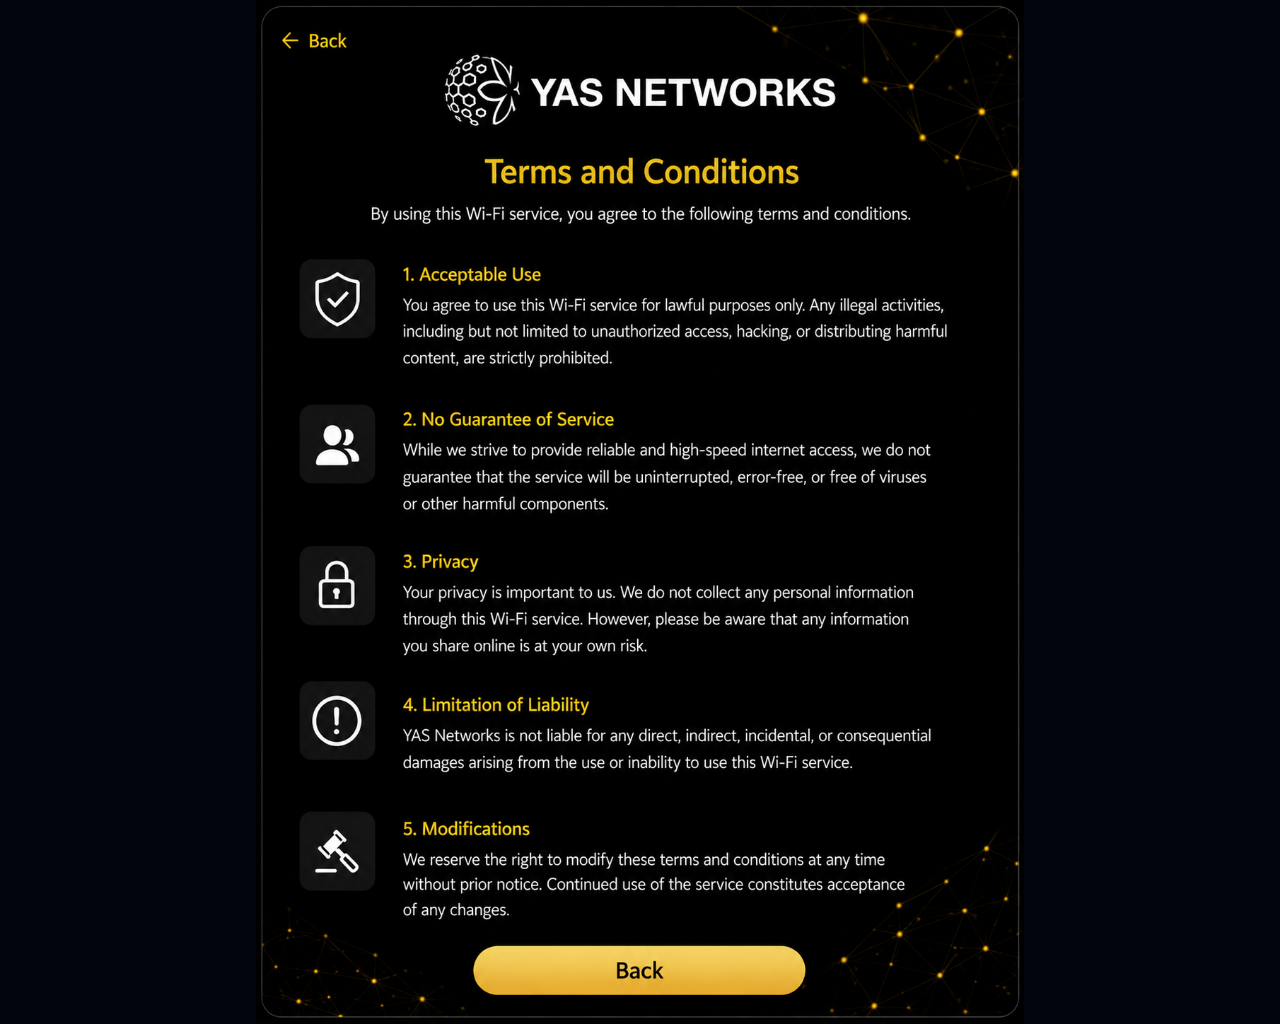
==== commit 296ec9a9: "Add files via upload" ====
--- a/terms.html
+++ b/terms.html
@@ -1,49 +1,61 @@
 <!DOCTYPE html>
 <html lang="en">
 <head>
-  <meta charset="UTF-8" />
-  <meta name="viewport" content="width=device-width, initial-scale=1.0" />
-  <title>YAS Networks Terms</title>
-  <link rel="preconnect" href="https://fonts.googleapis.com">
-  <link rel="preconnect" href="https://fonts.gstatic.com" crossorigin>
-  <link href="https://fonts.googleapis.com/css2?family=Inter:wght@300;400;500;600;700;800&display=swap" rel="stylesheet">
-  <style>
-    *{box-sizing:border-box;margin:0;padding:0}
-    html,body{min-height:100%;font-family:Inter,Arial,sans-serif;background:#01060b;color:#fff}
-    body{display:flex;align-items:center;justify-content:center;padding:22px;overflow:auto}
-    body:before{content:"";position:fixed;inset:0;z-index:0;background:
-      radial-gradient(circle at 8% 18%,rgba(255,184,25,.9) 0 2px,transparent 3px),
-      radial-gradient(circle at 70% 10%,rgba(255,184,25,.75) 0 2px,transparent 3px),
-      radial-gradient(circle at 90% 25%,rgba(255,184,25,.55) 0 2px,transparent 3px),
-      linear-gradient(135deg,#02070d 0%,#03090f 42%,#000 100%)}
-    .card{position:relative;z-index:2;width:min(94vw,900px);border:1px solid rgba(255,255,255,.15);border-radius:22px;background:rgba(0,0,0,.56);padding:26px 42px 28px;box-shadow:0 22px 80px rgba(0,0,0,.45)}
-    .top-back{display:inline-block;color:#f6c530;text-decoration:none;font-size:16px;margin-bottom:8px}
-    .logo{display:block;width:min(420px,100%);height:auto;margin:0 auto 22px;object-fit:contain}
-    h1{text-align:center;color:#f6c530;font-size:28px;margin-bottom:12px}
-    .sub{text-align:center;color:#f2f2f2;font-size:15px;margin-bottom:36px}
-    .term{display:grid;grid-template-columns:72px 1fr;gap:22px;margin-bottom:28px;align-items:start}
-    .icon{width:72px;height:72px;border-radius:12px;background:linear-gradient(145deg,#202832,#10161d);display:flex;align-items:center;justify-content:center;font-size:33px}
-    h2{color:#f6c530;font-size:16px;margin-bottom:8px}
-    p{font-size:15px;line-height:1.72;color:#f0f0f0}
-    .back-btn{display:block;width:min(355px,100%);margin:26px auto 0;border:0;border-radius:999px;padding:15px 22px;background:linear-gradient(#ffe16a,#efbc35);color:#050505;font-size:22px;font-weight:800;text-align:center;text-decoration:none}
-    @media(max-width:680px){body{padding:12px}.card{padding:22px 22px}.term{grid-template-columns:1fr}.icon{width:60px;height:60px}.logo{width:100%}}
-  </style>
+<meta charset="UTF-8">
+<meta name="viewport" content="width=device-width, initial-scale=1.0">
+<title>Terms and Conditions</title>
+
+<style>
+html, body {
+  margin: 0;
+  padding: 0;
+  background: #02060c;
+  width: 100%;
+  min-height: 100%;
+  font-family: Arial, sans-serif;
+}
+
+.page {
+  position: relative;
+  width: min(100vw, 768px);
+  margin: 0 auto;
+}
+
+.bg {
+  width: 100%;
+  display: block;
+}
+
+/* Top Back link clickable area */
+.back-top {
+  position: absolute;
+  left: 3%;
+  top: 2.5%;
+  width: 15%;
+  height: 4.5%;
+  display: block;
+}
+
+/* Bottom Back button clickable area */
+.back-button {
+  position: absolute;
+  left: 28%;
+  top: 91%;
+  width: 45%;
+  height: 6%;
+  display: block;
+}
+</style>
 </head>
+
 <body>
-  <main class="card">
-    <a class="top-back" href="index.html">← Back</a>
-    <img class="logo" src="logo.png" alt="YAS Networks">
 
-    <h1>Terms and Conditions</h1>
-    <p class="sub">By using this Wi-Fi service, you agree to the following terms and conditions.</p>
+<div class="page">
+  <img src="Page%202.png" class="bg" alt="YAS Networks Terms and Conditions">
 
-    <section class="term"><div class="icon">🛡️</div><div><h2>1. Acceptable Use</h2><p>You agree to use this Wi-Fi service for lawful purposes only. Any illegal activities, including unauthorized access, hacking, or distributing harmful content, are strictly prohibited.</p></div></section>
-    <section class="term"><div class="icon">👥</div><div><h2>2. No Guarantee of Service</h2><p>While we strive to provide reliable and high-speed internet access, we do not guarantee that the service will be uninterrupted, error-free, or free of viruses or other harmful components.</p></div></section>
-    <section class="term"><div class="icon">🔒</div><div><h2>3. Privacy</h2><p>Your privacy is important to us. We do not collect personal information through this Wi-Fi page. Any information you share online is at your own risk.</p></div></section>
-    <section class="term"><div class="icon">❗</div><div><h2>4. Limitation of Liability</h2><p>YAS Networks is not liable for any direct, indirect, incidental, or consequential damages arising from the use or inability to use this Wi-Fi service.</p></div></section>
-    <section class="term"><div class="icon">⚖️</div><div><h2>5. Modifications</h2><p>We reserve the right to modify these terms and conditions at any time without prior notice. Continued use of the service constitutes acceptance of any changes.</p></div></section>
+  <a href="index.html" class="back-top" aria-label="Back"></a>
+  <a href="index.html" class="back-button" aria-label="Back"></a>
+</div>
 
-    <a class="back-btn" href="index.html">Back</a>
-  </main>
 </body>
 </html>
